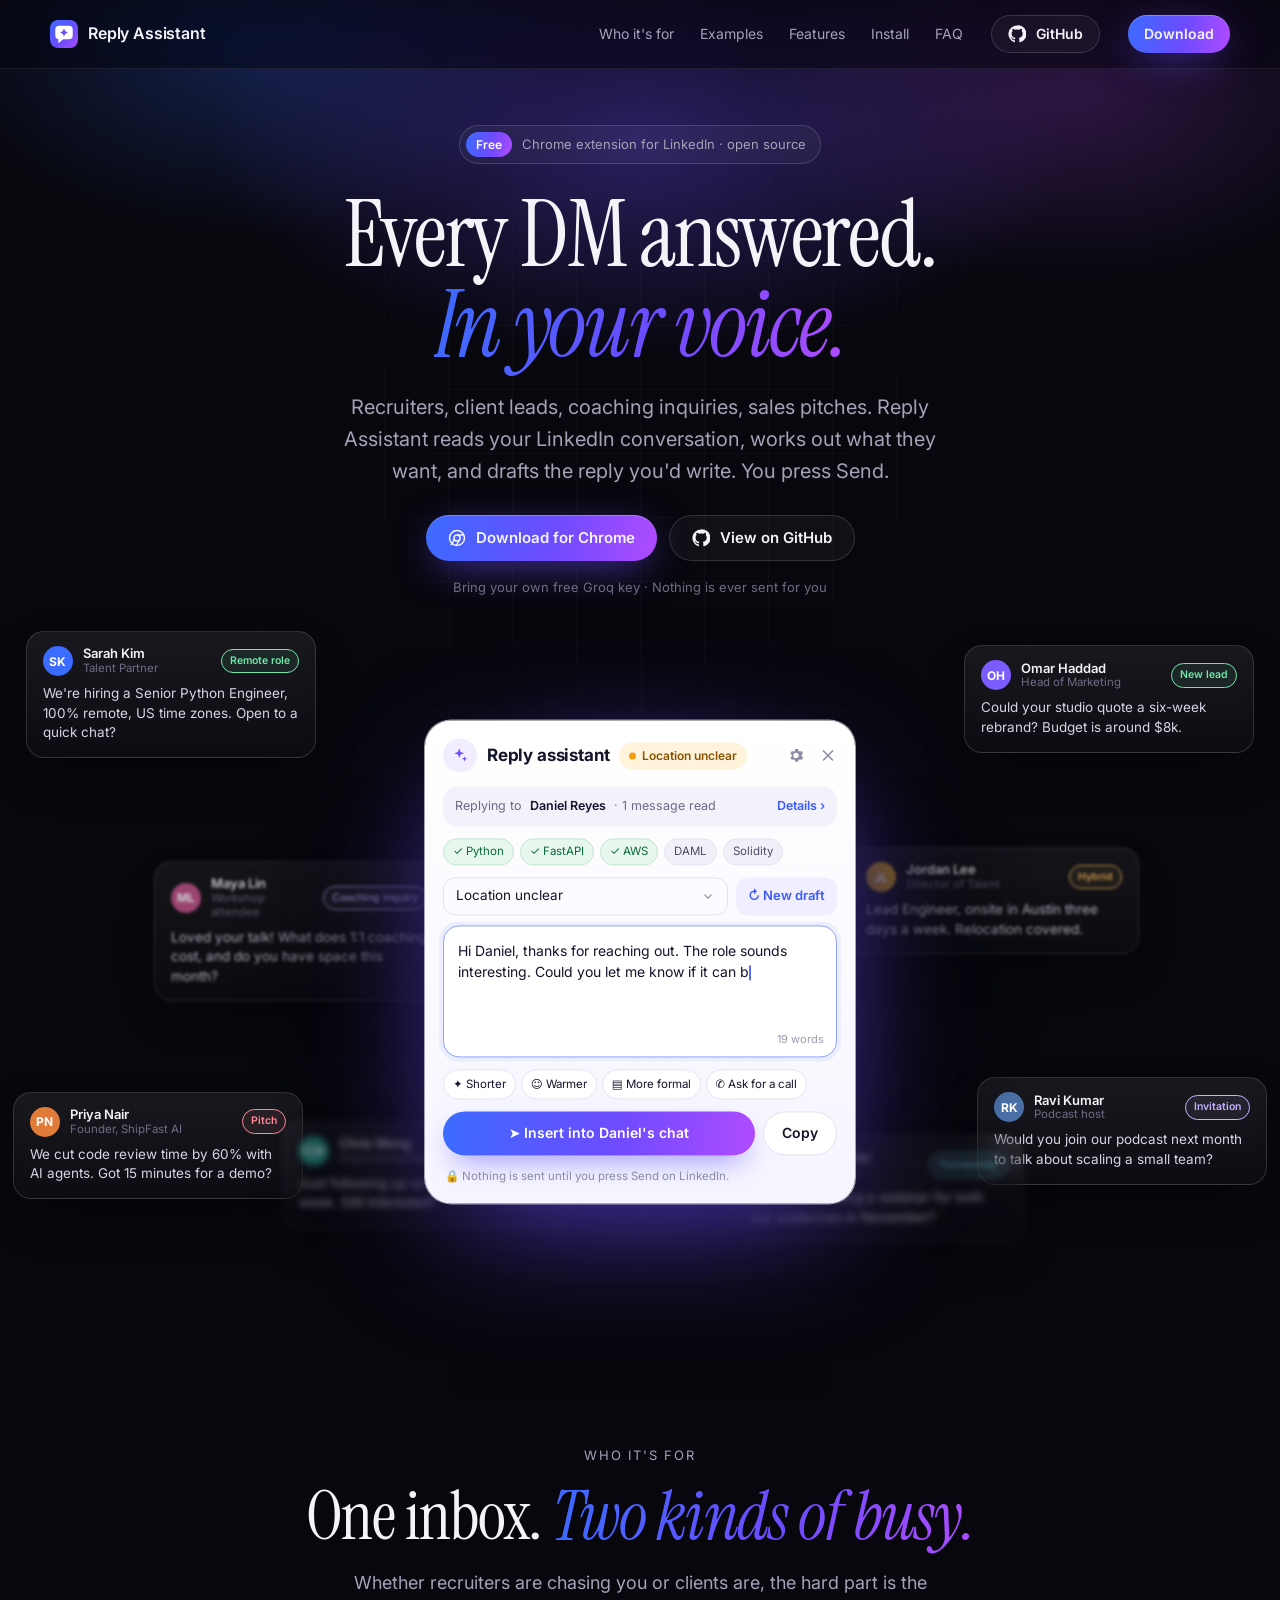
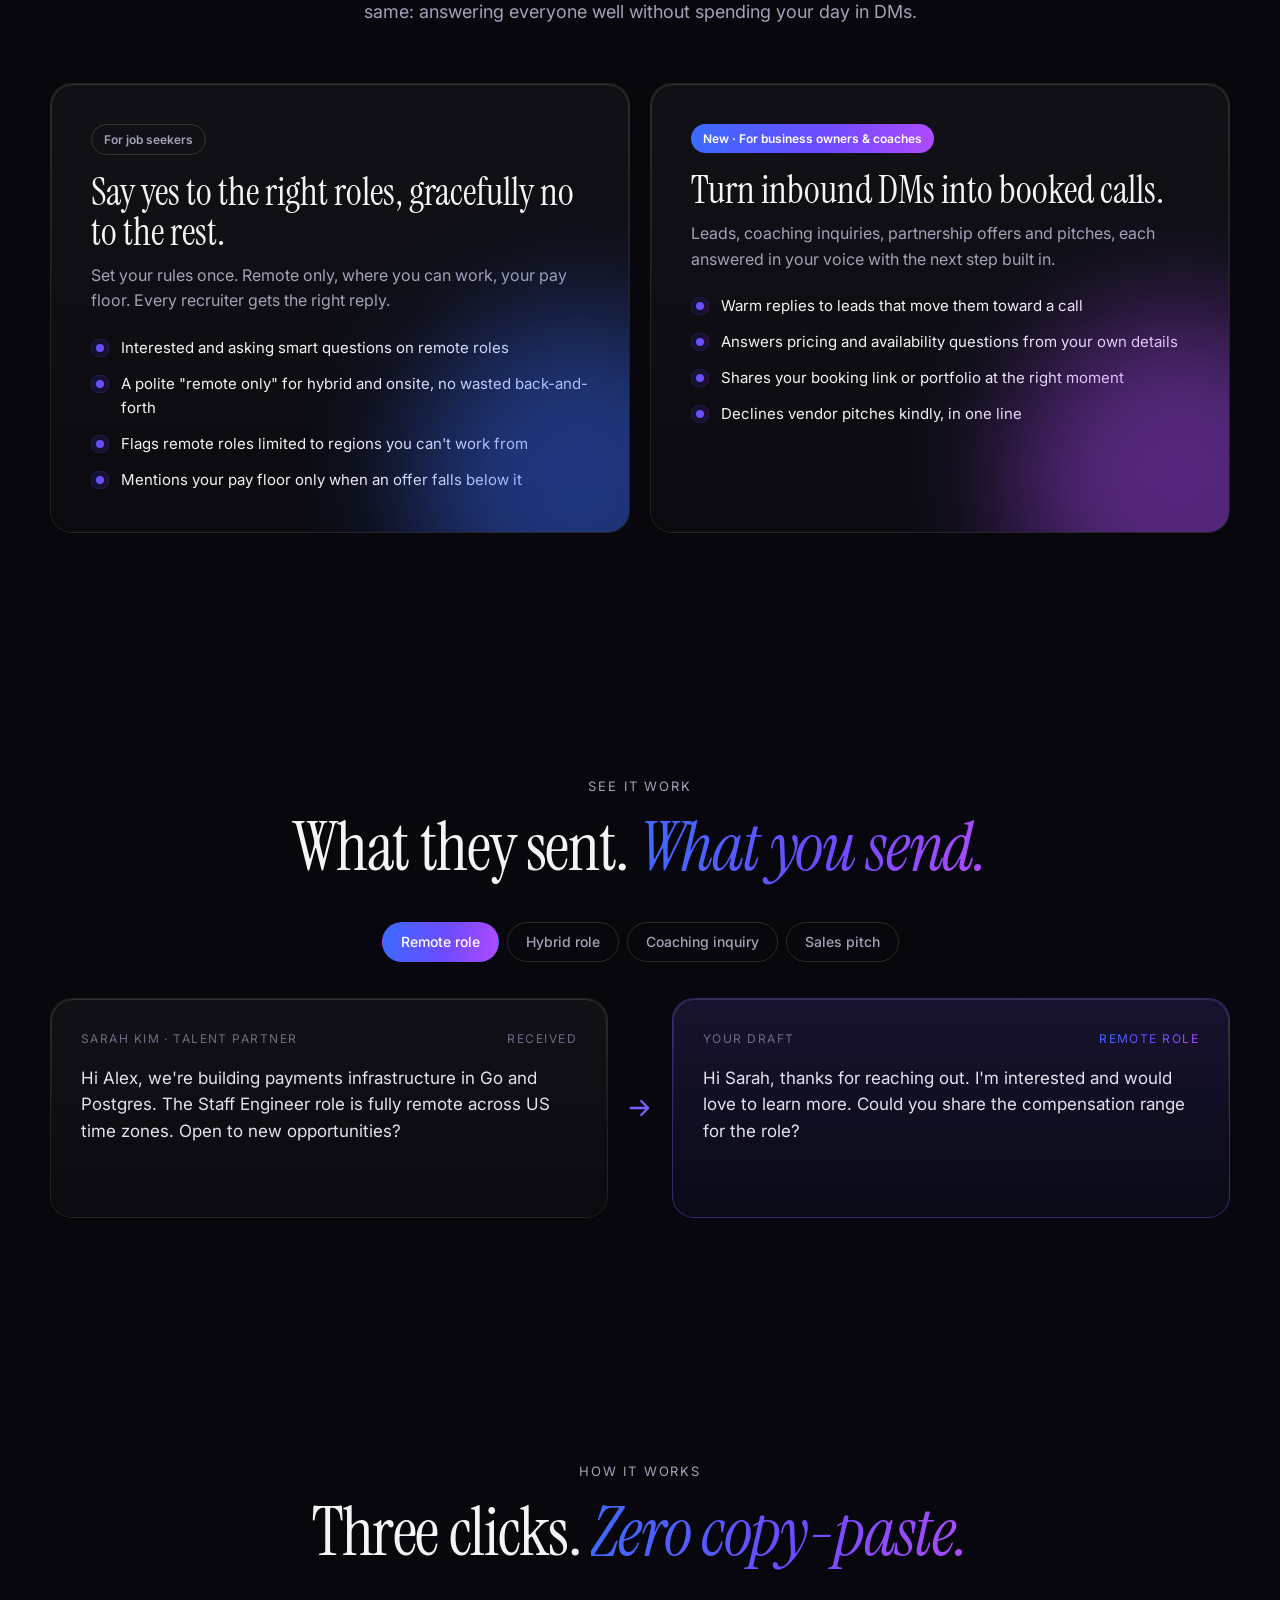
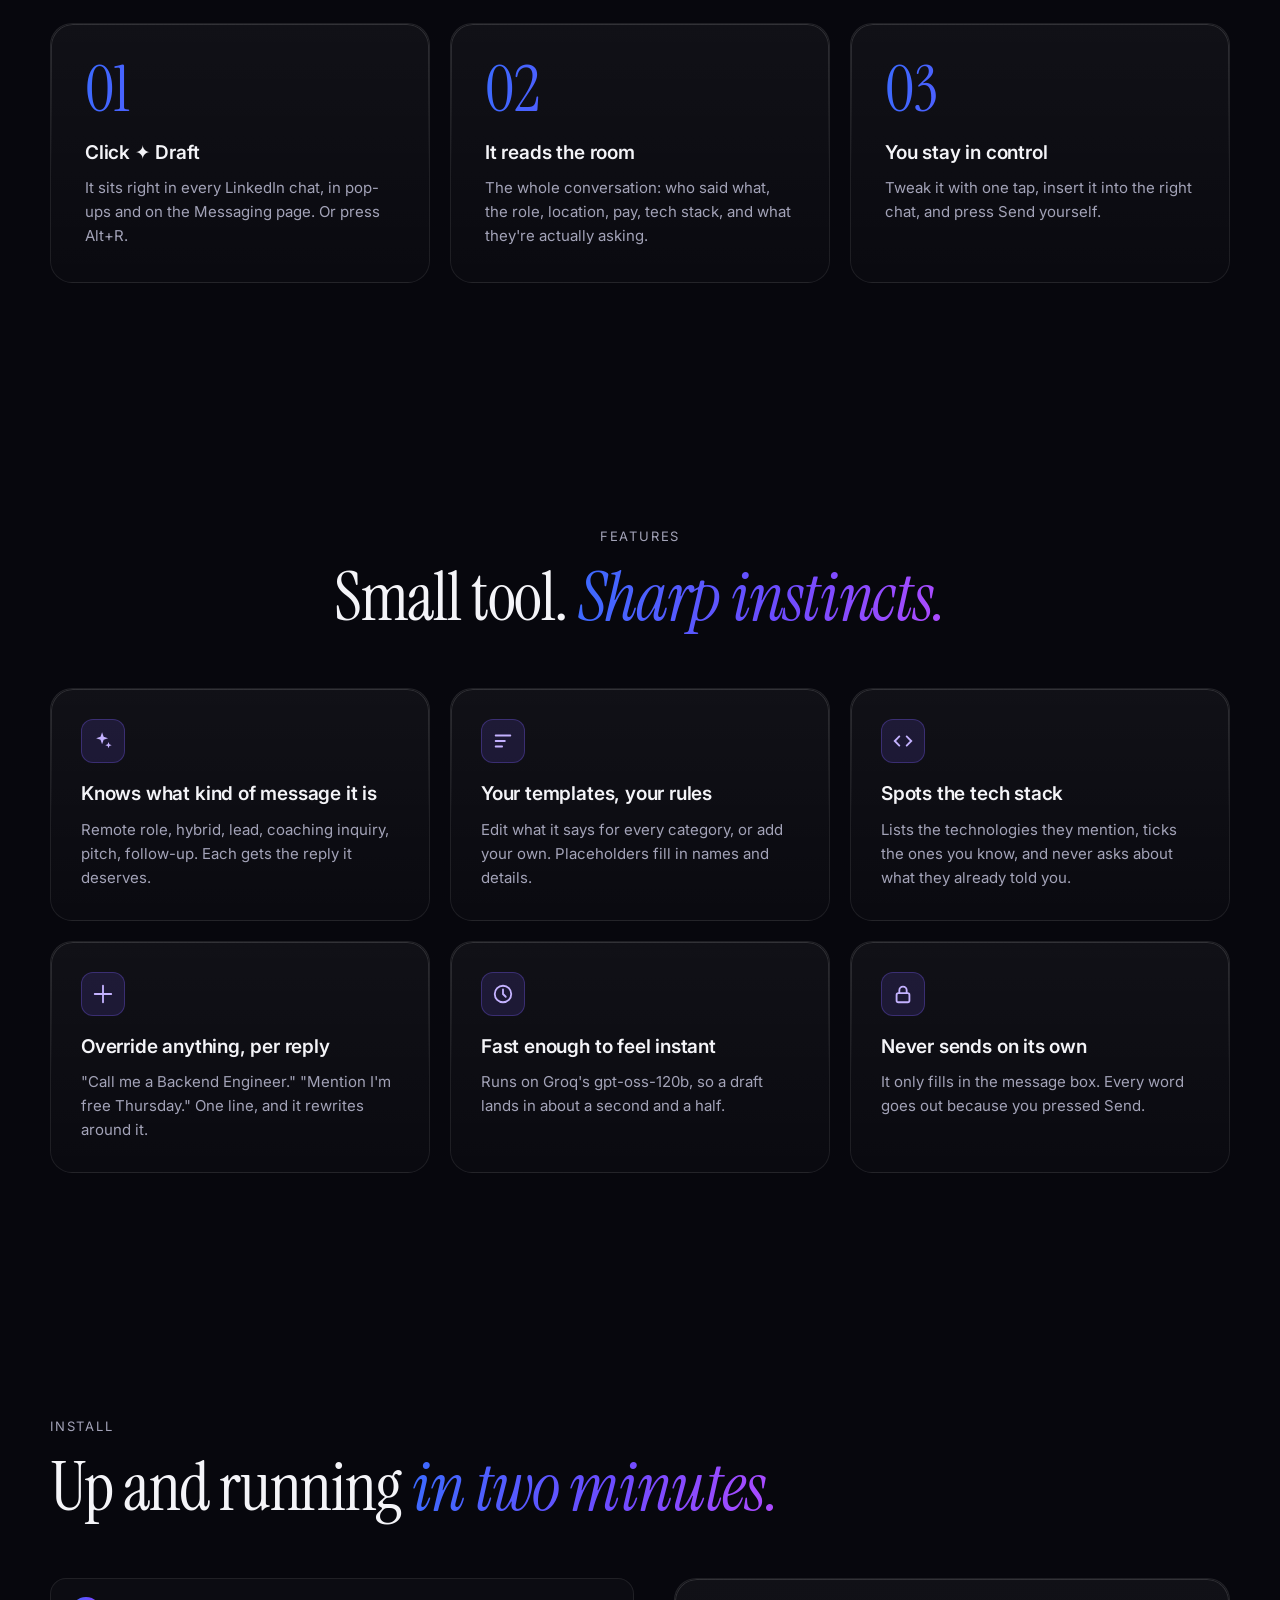
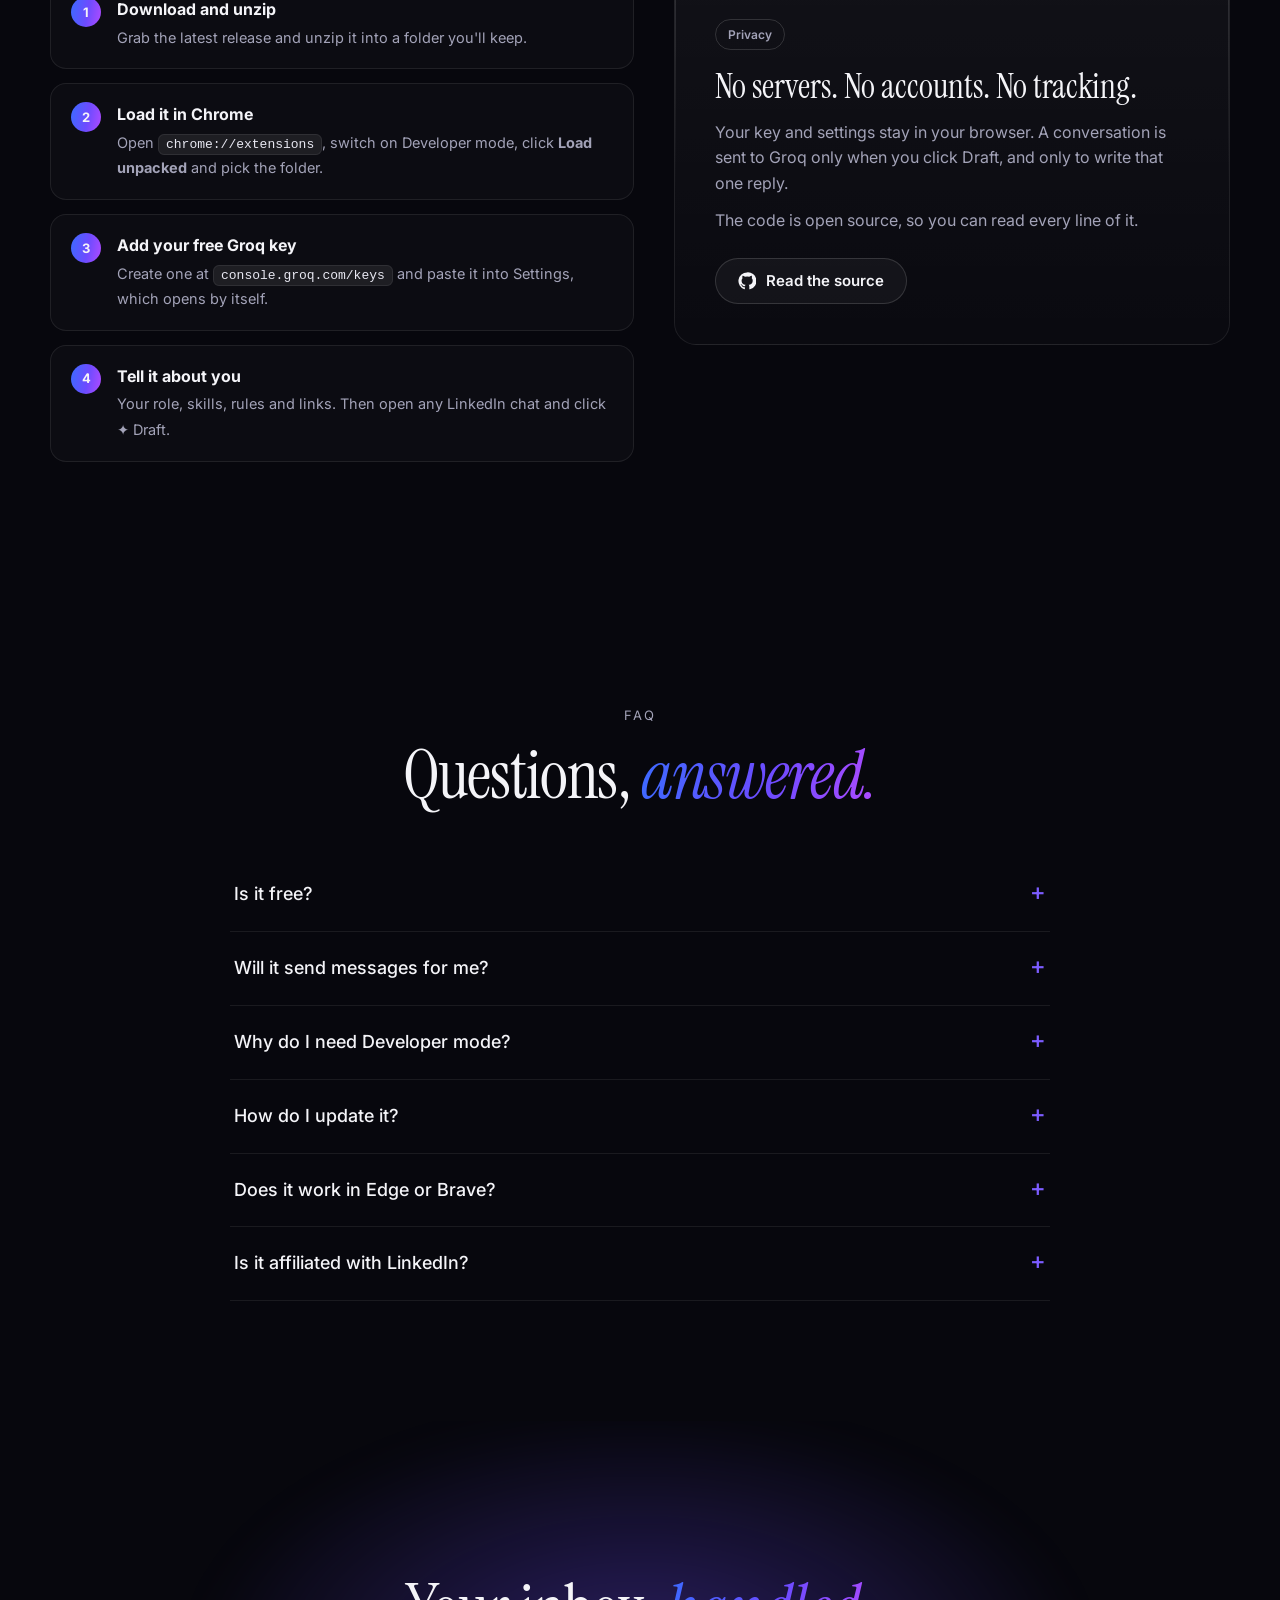
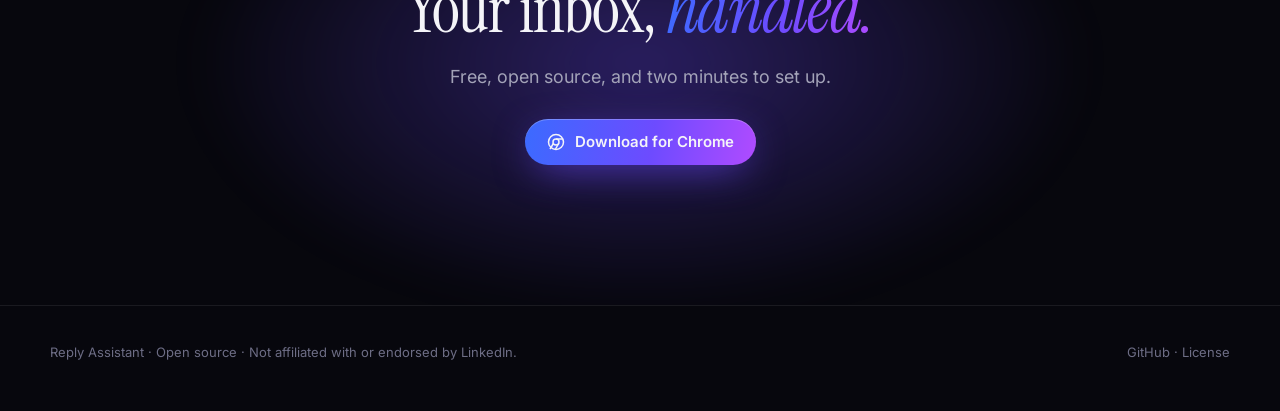
==== docs/index.html @ 07954b7a "Reply Assistant 2.0: AI drafts for LinkedIn replies Chrome extension that reads a LinkedIn conversat" ====
<!DOCTYPE html>
<html lang="en">
<head>
<meta charset="utf-8">
<meta name="viewport" content="width=device-width, initial-scale=1">
<title>Reply Assistant · Every DM answered, in your voice</title>
<meta name="description" content="A free Chrome extension that reads your LinkedIn conversations and drafts the reply you'd write. Recruiters, leads, coaching clients, pitches. You press Send.">
<link rel="preconnect" href="https://fonts.googleapis.com">
<link rel="preconnect" href="https://fonts.gstatic.com" crossorigin>
<link href="https://fonts.googleapis.com/css2?family=Instrument+Serif:ital@0;1&family=Inter:wght@400;500;600;700&display=swap" rel="stylesheet">
<style>
  :root {
    --bg: #07070d;
    --bg-2: #0d0d18;
    --line: rgba(255,255,255,.08);
    --line-2: rgba(255,255,255,.14);
    --fg: #f4f4f8;
    --muted: #a3a3b8;
    --dim: #6d6d85;
    --violet: #7c5cff;
    --blue: #3b82f6;
    --cyan: #5ee7ff;
    --grad: linear-gradient(100deg, #3b6bff 0%, #6d4bff 55%, #b04bff 100%);
    --radius: 22px;
    --serif: "Instrument Serif", Georgia, serif;
    --sans: Inter, system-ui, -apple-system, "Segoe UI", Roboto, sans-serif;
  }
  * { box-sizing: border-box; }
  html { scroll-behavior: smooth; overflow-x: clip; }
  body { margin: 0; background: var(--bg); color: var(--fg); font: 16px/1.6 var(--sans); -webkit-font-smoothing: antialiased; overflow-x: clip; }
  a { color: inherit; text-decoration: none; }
  .wrap { width: min(1180px, 100% - 32px); margin: 0 auto; }
  .serif { font-family: var(--serif); font-weight: 400; letter-spacing: -0.01em; }
  .grad-text { background: var(--grad); -webkit-background-clip: text; background-clip: text; color: transparent; }

  /* ---------- nav ---------- */
  nav.top { position: sticky; top: 0; z-index: 50; backdrop-filter: blur(18px) saturate(140%); background: rgba(7,7,13,.55); border-bottom: 1px solid var(--line); }
  nav.top .wrap { display: flex; align-items: center; gap: 28px; height: 68px; }
  .brand { display: flex; align-items: center; gap: 10px; font-weight: 600; letter-spacing: -0.01em; }
  .brand svg { width: 28px; height: 28px; border-radius: 8px; }
  .navlinks { display: flex; gap: 26px; margin-left: auto; font-size: 14px; color: var(--muted); }
  .navlinks a:hover { color: var(--fg); }
  .btn { display: inline-flex; align-items: center; gap: 10px; height: 46px; padding: 0 22px; border-radius: 999px; font-weight: 600; font-size: 15px; border: 1px solid var(--line-2); background: rgba(255,255,255,.04); transition: transform .2s, background .2s, box-shadow .2s; white-space: nowrap; }
  .btn:hover { background: rgba(255,255,255,.08); transform: translateY(-1px); }
  .btn.primary { border: 0; background: var(--grad); box-shadow: 0 10px 40px -10px rgba(109,75,255,.8), inset 0 1px 0 rgba(255,255,255,.25); }
  .btn.primary:hover { box-shadow: 0 16px 50px -10px rgba(109,75,255,.95), inset 0 1px 0 rgba(255,255,255,.3); }
  .btn.sm { height: 38px; padding: 0 16px; font-size: 14px; }
  .btn svg { width: 18px; height: 18px; }

  /* ---------- hero ---------- */
  .hero { position: relative; padding: 56px 0 0; text-align: center; isolation: isolate; overflow-x: clip; }
  .hero::before { content: ""; position: absolute; inset: -200px -10% auto; height: 900px; z-index: -1;
    background:
      radial-gradient(40% 35% at 50% 30%, rgba(109,75,255,.35), transparent 70%),
      radial-gradient(30% 30% at 25% 20%, rgba(59,107,255,.25), transparent 70%),
      radial-gradient(30% 30% at 78% 25%, rgba(176,75,255,.22), transparent 70%); }
  .grid-bg { position: absolute; inset: 0; z-index: -1; opacity: .35;
    background-image: linear-gradient(var(--line) 1px, transparent 1px), linear-gradient(90deg, var(--line) 1px, transparent 1px);
    background-size: 64px 64px; mask-image: radial-gradient(60% 50% at 50% 30%, #000 20%, transparent 75%); }
  .eyebrow { display: inline-flex; align-items: center; gap: 10px; padding: 6px 14px 6px 6px; border-radius: 999px; border: 1px solid var(--line-2); background: rgba(255,255,255,.04); font-size: 13px; color: var(--muted); }
  .eyebrow b { padding: 3px 10px; border-radius: 999px; background: var(--grad); color: #fff; font-weight: 600; font-size: 12px; }
  h1 { margin: 26px auto 0; max-width: 980px; font-family: var(--serif); font-weight: 400; font-size: clamp(46px, 7.4vw, 92px); line-height: .98; letter-spacing: -0.025em; }
  h1 em { font-style: italic; }
  .lede { margin: 20px auto 0; max-width: 640px; font-size: clamp(17px, 2vw, 20px); color: var(--muted); }
  .cta { display: flex; gap: 12px; justify-content: center; flex-wrap: wrap; margin-top: 28px; }
  .fine { margin-top: 16px; font-size: 13px; color: var(--dim); }

  /* ---------- stage: floating DMs blurring toward the panel ---------- */
  .stage { position: relative; height: 720px; margin-top: -8px; }
  .stage::after { content: ""; position: absolute; left: 50%; top: 50%; width: 820px; height: 640px; transform: translate(-50%,-50%); z-index: 1;
    background: radial-gradient(closest-side, rgba(7,7,13,.92), rgba(7,7,13,.55) 55%, transparent); pointer-events: none; }
  .dm { position: absolute; z-index: 0; width: 290px; padding: 14px 16px; text-align: left; border-radius: 18px; border: 1px solid var(--line-2);
    background: linear-gradient(180deg, rgba(255,255,255,.07), rgba(255,255,255,.025)); backdrop-filter: blur(8px);
    box-shadow: 0 20px 50px -20px rgba(0,0,0,.7); filter: blur(var(--blur, 0px)); opacity: var(--fade, 1);
    animation: drift 9s ease-in-out infinite; animation-delay: var(--delay, 0s); }
  .dm header { display: flex; align-items: center; gap: 10px; margin-bottom: 8px; }
  .dm .av { width: 30px; height: 30px; border-radius: 50%; flex: none; display: grid; place-items: center; font-size: 12px; font-weight: 700; color: #fff; }
  .dm .who { font-size: 13px; font-weight: 600; line-height: 1.2; }
  .dm .who small { display: block; font-weight: 400; color: var(--dim); font-size: 11.5px; }
  .dm .tag { margin-left: auto; font-size: 10.5px; font-weight: 600; padding: 3px 8px; border-radius: 999px; border: 1px solid; white-space: nowrap; }
  .dm p { margin: 0; font-size: 13.5px; line-height: 1.45; color: #d6d6e4; }
  .t-green { color: #6ee7a8; border-color: rgba(110,231,168,.35); background: rgba(110,231,168,.08); }
  .t-amber { color: #fbbf5a; border-color: rgba(251,191,90,.35); background: rgba(251,191,90,.08); }
  .t-red { color: #ff8a9a; border-color: rgba(255,138,154,.35); background: rgba(255,138,154,.08); }
  .t-violet { color: #c4b2ff; border-color: rgba(196,178,255,.35); background: rgba(196,178,255,.08); }
  .t-cyan { color: #7ee8ff; border-color: rgba(126,232,255,.35); background: rgba(126,232,255,.08); }
  @keyframes drift { 0%,100% { translate: 0 0; } 50% { translate: 0 -12px; } }

  /* ---------- the panel (recreated UI) ---------- */
  .panel-glow { position: absolute; left: 50%; top: 50%; width: 560px; height: 560px; transform: translate(-50%,-50%); z-index: 1; border-radius: 50%;
    background: radial-gradient(closest-side, rgba(109,75,255,.45), transparent); filter: blur(30px); }
  .panel { position: absolute; left: 50%; top: 50%; transform: translate(-50%,-50%); z-index: 2; width: 430px; text-align: left; color: #14142b;
    border-radius: 26px; padding: 18px; background: linear-gradient(180deg, #ffffff, #f6f5ff);
    box-shadow: 0 0 0 1px rgba(255,255,255,.6), 0 40px 120px -30px rgba(109,75,255,.75), 0 30px 60px -30px rgba(0,0,0,.8); }
  .p-head { display: flex; align-items: center; gap: 10px; }
  .p-logo { width: 34px; height: 34px; border-radius: 50%; display: grid; place-items: center; background: #f1edff; }
  .p-logo svg { width: 18px; height: 18px; }
  .p-title { font-weight: 700; font-size: 17px; letter-spacing: -0.01em; }
  .p-badge { display: inline-flex; align-items: center; gap: 6px; padding: 4px 10px; border-radius: 999px; background: #fff3dc; color: #8a5300; font-size: 12px; font-weight: 600; }
  .p-badge::before { content: ""; width: 7px; height: 7px; border-radius: 50%; background: #f59e0b; }
  .p-icons { margin-left: auto; display: flex; gap: 14px; color: #8b8ba3; }
  .p-icons svg { width: 18px; height: 18px; }
  .p-ctx { display: flex; align-items: center; gap: 8px; margin: 14px 0 12px; padding: 10px 12px; border-radius: 14px; background: #f3f2fb; font-size: 12.5px; color: #6b6b85; }
  .p-ctx b { color: #14142b; font-weight: 600; }
  .p-ctx .det { margin-left: auto; color: #3b5bff; font-weight: 600; }
  .p-tech { display: flex; flex-wrap: wrap; gap: 6px; margin-bottom: 12px; font-size: 11.5px; }
  .p-tech span { padding: 3px 9px; border-radius: 999px; background: #f1f0f8; border: 1px solid #e5e3f2; color: #4b4b66; }
  .p-tech span.mine { background: #e7f7ee; border-color: #bfe8d0; color: #0b6b3a; }
  .p-row { display: flex; gap: 8px; align-items: center; margin-bottom: 10px; }
  .p-select { flex: 1; display: flex; align-items: center; gap: 8px; height: 38px; padding: 0 12px; border-radius: 12px; border: 1px solid #e3e1f0; font-size: 13.5px; }
  .p-select svg:last-child { margin-left: auto; width: 14px; color: #8b8ba3; }
  .p-new { height: 38px; padding: 0 12px; border-radius: 12px; background: #f0eeff; color: #3b5bff; font-weight: 600; font-size: 13px; display: flex; align-items: center; gap: 6px; }
  .p-draft { position: relative; min-height: 132px; padding: 14px; border-radius: 16px; border: 1.5px solid #8ea2ff; background: #fff; font-size: 14px; line-height: 1.55;
    box-shadow: 0 0 0 4px rgba(91,110,255,.09); }
  .caret { display: inline-block; width: 2px; height: 1.1em; background: #5b6eff; vertical-align: -3px; animation: blink 1s steps(1) infinite; }
  @keyframes blink { 50% { opacity: 0; } }
  .p-count { position: absolute; right: 12px; bottom: 8px; font-size: 11px; color: #9a9ab0; }
  .p-chips { display: flex; flex-wrap: wrap; gap: 5px; margin: 12px 0; }
  .p-chips span { padding: 5px 9px; border-radius: 999px; border: 1px solid #e6e4f2; font-size: 11.5px; background: #fff; white-space: nowrap; }
  .p-actions { display: flex; gap: 8px; }
  .p-insert { flex: 1; height: 44px; border-radius: 999px; background: var(--grad); color: #fff; font-weight: 600; font-size: 14px; display: flex; align-items: center; justify-content: center; gap: 8px;
    box-shadow: 0 12px 30px -10px rgba(91,75,255,.7); }
  .p-copy { height: 44px; padding: 0 18px; border-radius: 999px; border: 1px solid #e3e1f0; display: flex; align-items: center; font-weight: 600; font-size: 14px; background: #fff; }
  .p-foot { margin: 12px 2px 0; font-size: 11.5px; color: #8b8ba3; display: flex; gap: 6px; align-items: center; }

  /* ---------- sections ---------- */
  section { padding: 120px 0; position: relative; }
  .kicker { font-size: 13px; letter-spacing: .14em; text-transform: uppercase; color: var(--muted); }
  h2 { margin: 14px 0 0; font-family: var(--serif); font-weight: 400; font-size: clamp(40px, 5.4vw, 68px); line-height: 1.02; letter-spacing: -0.02em; }
  h2 em { font-style: italic; }
  .sub { margin-top: 18px; max-width: 620px; color: var(--muted); font-size: 18px; }
  .center { text-align: center; }
  .center .sub { margin-inline: auto; }

  .card { position: relative; border-radius: var(--radius); border: 1px solid var(--line); background: linear-gradient(180deg, rgba(255,255,255,.045), rgba(255,255,255,.015)); padding: 30px; overflow: hidden; }
  .card::before { content: ""; position: absolute; inset: 0; border-radius: inherit; padding: 1px; background: linear-gradient(180deg, rgba(255,255,255,.14), transparent 60%);
    -webkit-mask: linear-gradient(#000 0 0) content-box, linear-gradient(#000 0 0); -webkit-mask-composite: xor; mask-composite: exclude; pointer-events: none; }

  /* audiences */
  .aud { display: grid; grid-template-columns: 1fr 1fr; gap: 20px; margin-top: 56px; }
  .aud .card { padding: 40px; min-height: 420px; }
  .aud h3 { margin: 18px 0 10px; font-family: var(--serif); font-weight: 400; font-size: 38px; line-height: 1.05; }
  .aud p { color: var(--muted); margin: 0 0 22px; }
  .aud ul { list-style: none; margin: 0; padding: 0; display: grid; gap: 12px; }
  .aud li { display: flex; gap: 12px; align-items: flex-start; font-size: 15px; }
  .aud li::before { content: ""; flex: none; width: 18px; height: 18px; margin-top: 3px; border-radius: 50%; background: var(--grad); -webkit-mask: radial-gradient(circle at center, #000 38%, transparent 40%), linear-gradient(#000 0 0); mask: none; box-shadow: inset 0 0 0 5px rgba(7,7,13,.85); }
  .pill { display: inline-flex; align-items: center; gap: 8px; font-size: 12px; font-weight: 600; padding: 5px 12px; border-radius: 999px; border: 1px solid var(--line-2); color: var(--muted); }
  .pill.new { color: #fff; border: 0; background: var(--grad); }
  .aud .glow { position: absolute; right: -120px; bottom: -120px; width: 340px; height: 340px; border-radius: 50%; filter: blur(60px); opacity: .45; }

  /* conversations */
  .tabs { display: flex; gap: 8px; justify-content: center; flex-wrap: wrap; margin-top: 40px; }
  .tab { height: 40px; padding: 0 18px; border-radius: 999px; border: 1px solid var(--line-2); background: transparent; color: var(--muted); font: 500 14px var(--sans); cursor: pointer; }
  .tab[aria-selected="true"] { color: #fff; border-color: transparent; background: var(--grad); }
  .convo { display: grid; grid-template-columns: 1fr 64px 1fr; align-items: center; gap: 0; margin-top: 36px; }
  .convo .card { min-height: 220px; }
  .convo .label { font-size: 12px; letter-spacing: .12em; text-transform: uppercase; color: var(--dim); margin-bottom: 14px; display: flex; justify-content: space-between; }
  .convo .msg { font-size: 17px; line-height: 1.55; color: #e3e3ee; }
  .convo .reply { border-color: rgba(124,92,255,.35); background: linear-gradient(180deg, rgba(124,92,255,.14), rgba(59,107,255,.04)); }
  .arrow { display: grid; place-items: center; color: var(--violet); }
  .arrow svg { width: 28px; height: 28px; }
  [role="tabpanel"][hidden] { display: none; }

  /* steps */
  .steps { display: grid; grid-template-columns: repeat(3, 1fr); gap: 20px; margin-top: 56px; counter-reset: s; }
  .steps .card { padding: 34px; }
  .steps .n { font-family: var(--serif); font-size: 64px; line-height: 1; background: var(--grad); -webkit-background-clip: text; background-clip: text; color: transparent; }
  .steps h3, .feat h3 { margin: 16px 0 8px; font-size: 19px; font-weight: 600; letter-spacing: -0.01em; }
  .steps p, .feat p { margin: 0; color: var(--muted); font-size: 15px; }

  /* features */
  .feat { display: grid; grid-template-columns: repeat(3, 1fr); gap: 20px; margin-top: 56px; }
  .feat .ico { width: 44px; height: 44px; border-radius: 12px; display: grid; place-items: center; background: rgba(124,92,255,.14); border: 1px solid rgba(124,92,255,.3); color: #c4b2ff; }
  .feat .ico svg { width: 22px; height: 22px; }

  /* install */
  .install { display: grid; grid-template-columns: 1.05fr 1fr; gap: 40px; align-items: start; margin-top: 56px; }
  .ol { list-style: none; padding: 0; margin: 0; display: grid; gap: 14px; counter-reset: i; }
  .ol li { counter-increment: i; display: flex; gap: 16px; padding: 18px 20px; border-radius: 16px; border: 1px solid var(--line); background: rgba(255,255,255,.025); }
  .ol li::before { content: counter(i); flex: none; width: 30px; height: 30px; border-radius: 50%; display: grid; place-items: center; font-weight: 700; font-size: 13px; background: var(--grad); }
  .ol b { display: block; margin-bottom: 2px; }
  .ol span { color: var(--muted); font-size: 14.5px; }
  code { font: 13px ui-monospace, "Cascadia Mono", Consolas, monospace; padding: 2px 7px; border-radius: 6px; background: rgba(255,255,255,.07); border: 1px solid var(--line); color: #e8e8f2; }
  .privacy { padding: 40px; }
  .privacy h3 { margin: 18px 0 14px; font-family: var(--serif); font-weight: 400; font-size: 34px; line-height: 1.1; }
  .privacy p { color: var(--muted); margin: 0 0 12px; }

  /* faq */
  .faq { max-width: 820px; margin: 48px auto 0; }
  details { border-bottom: 1px solid var(--line); padding: 22px 4px; }
  summary { cursor: pointer; list-style: none; display: flex; justify-content: space-between; gap: 20px; font-size: 18px; font-weight: 500; }
  summary::-webkit-details-marker { display: none; }
  summary::after { content: "+"; color: var(--violet); font-size: 24px; line-height: 1; transition: transform .2s; }
  details[open] summary::after { transform: rotate(45deg); }
  details p { color: var(--muted); margin: 12px 0 0; max-width: 700px; }

  /* final cta */
  .final { text-align: center; padding: 140px 0; overflow: hidden; }
  .final::before { content: ""; position: absolute; left: 50%; top: 50%; width: 900px; height: 500px; transform: translate(-50%,-50%); z-index: -1;
    background: radial-gradient(closest-side, rgba(109,75,255,.35), transparent); filter: blur(20px); }
  footer { border-top: 1px solid var(--line); padding: 36px 0 48px; color: var(--dim); font-size: 13px; }
  footer .wrap { display: flex; gap: 20px; justify-content: space-between; flex-wrap: wrap; }
  footer a:hover { color: var(--fg); }

  /* reveal on scroll */
  .reveal { opacity: 0; transform: translateY(24px); transition: opacity .9s cubic-bezier(.2,.7,.2,1), transform .9s cubic-bezier(.2,.7,.2,1); }
  .reveal.in { opacity: 1; transform: none; }

  @media (max-width: 980px) {
    .navlinks { display: none; }
    .aud, .install { grid-template-columns: 1fr; }
    .steps, .feat { grid-template-columns: 1fr 1fr; }
    .dm.far-out { display: none; }
  }
  @media (max-width: 720px) {
    .steps, .feat { grid-template-columns: 1fr; }
    .convo { grid-template-columns: 1fr; gap: 12px; }
    .arrow { transform: rotate(90deg); height: 36px; }
    .stage { height: 700px; }
    .dm { display: none; }
    .panel { width: min(430px, 100% - 24px); padding: 14px; }
    .p-title { font-size: 15px; white-space: nowrap; }
    .p-badge { font-size: 11px; padding: 3px 8px; white-space: nowrap; }
    .p-icons { gap: 8px; }
    .p-ctx { flex-wrap: wrap; row-gap: 2px; }
    .p-ctx b { white-space: nowrap; }
    .stage { height: 640px; }
    nav.top .btn.ghost { display: none; }
    section { padding: 88px 0; }
  }
  @media (prefers-reduced-motion: reduce) {
    .dm, .caret { animation: none; }
    .reveal { opacity: 1; transform: none; transition: none; }
    html { scroll-behavior: auto; }
  }
</style>
</head>
<body>

<svg width="0" height="0" style="position:absolute" aria-hidden="true">
  <defs>
    <linearGradient id="g" x1="0" x2="1" y1="0" y2="1"><stop offset="0" stop-color="#3b6bff"/><stop offset=".6" stop-color="#6d4bff"/><stop offset="1" stop-color="#b04bff"/></linearGradient>
  </defs>
  <symbol id="logo" viewBox="0 0 128 128">
    <rect width="128" height="128" rx="28" fill="url(#g)"/>
    <path d="M42 26H86A18 18 0 0 1 104 44V70A18 18 0 0 1 86 88H60L38 106V88H42A18 18 0 0 1 24 70V44A18 18 0 0 1 42 26Z" fill="#fff"/>
    <path d="M64 35C66.2 48.5 69.5 52 82 57C69.5 62 66.2 65.5 64 79C61.8 65.5 58.5 62 46 57C58.5 52 61.8 48.5 64 35Z" fill="#6d4bff"/>
  </symbol>
  <symbol id="spark" viewBox="0 0 24 24"><path fill="currentColor" d="M11 2.5l1.7 4.8 4.8 1.7-4.8 1.7L11 15.5 9.3 10.7 4.5 9l4.8-1.7zM18 13l.9 2.6 2.6.9-2.6.9L18 20l-.9-2.6-2.6-.9 2.6-.9z"/></symbol>
  <symbol id="chrome" viewBox="0 0 24 24"><circle cx="12" cy="12" r="10" fill="none" stroke="currentColor" stroke-width="2"/><circle cx="12" cy="12" r="4" fill="none" stroke="currentColor" stroke-width="2"/><path d="M12 8h9M8.5 14l-4.5 7.5M15.5 14l-4.5 8" stroke="currentColor" stroke-width="2" fill="none"/></symbol>
  <symbol id="github" viewBox="0 0 24 24"><path fill="currentColor" d="M12 .5a11.5 11.5 0 0 0-3.6 22.4c.6.1.8-.3.8-.6v-2c-3.2.7-3.9-1.5-3.9-1.5-.5-1.3-1.3-1.7-1.3-1.7-1-.7.1-.7.1-.7 1.2.1 1.8 1.2 1.8 1.2 1 1.8 2.8 1.3 3.5 1 .1-.8.4-1.3.7-1.6-2.6-.3-5.3-1.3-5.3-5.7 0-1.3.5-2.3 1.2-3.1-.1-.3-.5-1.5.1-3.1 0 0 1-.3 3.2 1.2a11 11 0 0 1 5.8 0c2.2-1.5 3.2-1.2 3.2-1.2.6 1.6.2 2.8.1 3.1.8.8 1.2 1.8 1.2 3.1 0 4.4-2.7 5.4-5.3 5.7.4.4.8 1.1.8 2.2v3.3c0 .3.2.7.8.6A11.5 11.5 0 0 0 12 .5z"/></symbol>
  <symbol id="arrow" viewBox="0 0 24 24"><path d="M4 12h15M13 6l6 6-6 6" fill="none" stroke="currentColor" stroke-width="2" stroke-linecap="round" stroke-linejoin="round"/></symbol>
</svg>

<nav class="top">
  <div class="wrap">
    <a class="brand" href="#"><svg><use href="#logo"/></svg>Reply Assistant</a>
    <div class="navlinks">
      <a href="#who">Who it's for</a><a href="#examples">Examples</a><a href="#features">Features</a><a href="#install">Install</a><a href="#faq">FAQ</a>
    </div>
    <a class="btn sm ghost" data-repo href="#"><svg><use href="#github"/></svg>GitHub</a>
    <a class="btn sm primary" data-download href="#">Download</a>
  </div>
</nav>

<header class="hero">
  <div class="grid-bg"></div>
  <div class="wrap">
    <span class="eyebrow"><b>Free</b> Chrome extension for LinkedIn · open source</span>
    <h1>Every DM answered.<br><em class="grad-text">In your voice.</em></h1>
    <p class="lede">Recruiters, client leads, coaching inquiries, sales pitches. Reply Assistant reads your LinkedIn conversation, works out what they want, and drafts the reply you'd write. You press Send.</p>
    <div class="cta">
      <a class="btn primary" data-download href="#"><svg><use href="#chrome"/></svg>Download for Chrome</a>
      <a class="btn" data-repo href="#"><svg><use href="#github"/></svg>View on GitHub</a>
    </div>
    <p class="fine">Bring your own free Groq key · Nothing is ever sent for you</p>
  </div>

  <div class="stage" aria-hidden="true">
    <!-- Messages drift around the edges and blur as they near the panel -->
    <div class="dm far-out" style="left:2%;top:4%;--delay:-1s">
      <header><span class="av" style="background:#3b6bff">SK</span><span class="who">Sarah Kim<small>Talent Partner</small></span><span class="tag t-green">Remote role</span></header>
      <p>We're hiring a Senior Python Engineer, 100% remote, US time zones. Open to a quick chat?</p>
    </div>
    <div class="dm" style="left:12%;top:36%;--blur:1.5px;--fade:.8;--delay:-4s">
      <header><span class="av" style="background:#c0548a">ML</span><span class="who">Maya Lin<small>Workshop attendee</small></span><span class="tag t-violet">Coaching inquiry</span></header>
      <p>Loved your talk! What does 1:1 coaching cost, and do you have space this month?</p>
    </div>
    <div class="dm far-out" style="left:1%;top:68%;--delay:-2s">
      <header><span class="av" style="background:#e07b39">PN</span><span class="who">Priya Nair<small>Founder, ShipFast AI</small></span><span class="tag t-red">Pitch</span></header>
      <p>We cut code review time by 60% with AI agents. Got 15 minutes for a demo?</p>
    </div>
    <div class="dm" style="left:22%;top:72%;--blur:3px;--fade:.55;--delay:-6s">
      <header><span class="av" style="background:#2a9d8f">CW</span><span class="who">Chris Wong<small>Engineering Manager</small></span><span class="tag t-cyan">Follow-up</span></header>
      <p>Just following up on my note from last week. Still interested?</p>
    </div>
    <div class="dm far-out" style="right:2%;top:6%;--delay:-3s">
      <header><span class="av" style="background:#7c5cff">OH</span><span class="who">Omar Haddad<small>Head of Marketing</small></span><span class="tag t-green">New lead</span></header>
      <p>Could your studio quote a six-week rebrand? Budget is around $8k.</p>
    </div>
    <div class="dm" style="right:11%;top:34%;--blur:1.5px;--fade:.8;--delay:-5s">
      <header><span class="av" style="background:#d4a017">JL</span><span class="who">Jordan Lee<small>Director of Talent</small></span><span class="tag t-amber">Hybrid</span></header>
      <p>Lead Engineer, onsite in Austin three days a week. Relocation covered.</p>
    </div>
    <div class="dm far-out" style="right:1%;top:66%;--delay:-7s">
      <header><span class="av" style="background:#4a6fa5">RK</span><span class="who">Ravi Kumar<small>Podcast host</small></span><span class="tag t-violet">Invitation</span></header>
      <p>Would you join our podcast next month to talk about scaling a small team?</p>
    </div>
    <div class="dm" style="right:20%;top:74%;--blur:3px;--fade:.55;--delay:-8s">
      <header><span class="av" style="background:#8a5cf6">LF</span><span class="who">Lena Fischer<small>Partnerships</small></span><span class="tag t-cyan">Partnership</span></header>
      <p>Fancy co-hosting a webinar for both our audiences in November?</p>
    </div>

    <div class="panel-glow"></div>
    <div class="panel" role="img" aria-label="The Reply Assistant panel drafting a reply to a recruiter">
      <div class="p-head">
        <span class="p-logo"><svg style="color:#6d4bff"><use href="#spark"/></svg></span>
        <span class="p-title">Reply assistant</span>
        <span class="p-badge">Location unclear</span>
        <span class="p-icons">
          <svg viewBox="0 0 24 24"><path fill="currentColor" d="M19.4 13a7.5 7.5 0 0 0 0-2l2-1.6-2-3.4-2.4 1a7.6 7.6 0 0 0-1.7-1L15 3.5h-4l-.4 2.5a7.6 7.6 0 0 0-1.7 1l-2.4-1-2 3.4 2 1.6a7.5 7.5 0 0 0 0 2l-2 1.6 2 3.4 2.4-1a7.6 7.6 0 0 0 1.7 1l.4 2.5h4l.4-2.5a7.6 7.6 0 0 0 1.7-1l2.4 1 2-3.4zM12 15.5a3.5 3.5 0 1 1 0-7 3.5 3.5 0 0 1 0 7z"/></svg>
          <svg viewBox="0 0 24 24"><path d="M6 6l12 12M18 6L6 18" stroke="currentColor" stroke-width="2" stroke-linecap="round"/></svg>
        </span>
      </div>
      <div class="p-ctx">Replying to <b>Daniel Reyes</b> · 1 message read <span class="det">Details ›</span></div>
      <div class="p-tech"><span class="mine">✓ Python</span><span class="mine">✓ FastAPI</span><span class="mine">✓ AWS</span><span>DAML</span><span>Solidity</span></div>
      <div class="p-row">
        <span class="p-select">Location unclear <svg viewBox="0 0 24 24"><path d="M6 9l6 6 6-6" fill="none" stroke="currentColor" stroke-width="2"/></svg></span>
        <span class="p-new">↻ New draft</span>
      </div>
      <div class="p-draft"><span id="typed"></span><span class="caret"></span><span class="p-count" id="count">0 words</span></div>
      <div class="p-chips"><span>✦ Shorter</span><span>☺ Warmer</span><span>▤ More formal</span><span>✆ Ask for a call</span></div>
      <div class="p-actions"><span class="p-insert">➤ Insert into Daniel's chat</span><span class="p-copy">Copy</span></div>
      <div class="p-foot">🔒 Nothing is sent until you press Send on LinkedIn.</div>
    </div>
  </div>
</header>

<section id="who">
  <div class="wrap">
    <div class="center reveal">
      <span class="kicker">Who it's for</span>
      <h2>One inbox. <em class="grad-text">Two kinds of busy.</em></h2>
      <p class="sub">Whether recruiters are chasing you or clients are, the hard part is the same: answering everyone well without spending your day in DMs.</p>
    </div>
    <div class="aud">
      <div class="card reveal">
        <span class="pill">For job seekers</span>
        <h3>Say yes to the right roles, gracefully no to the rest.</h3>
        <p>Set your rules once. Remote only, where you can work, your pay floor. Every recruiter gets the right reply.</p>
        <ul>
          <li>Interested and asking smart questions on remote roles</li>
          <li>A polite "remote only" for hybrid and onsite, no wasted back-and-forth</li>
          <li>Flags remote roles limited to regions you can't work from</li>
          <li>Mentions your pay floor only when an offer falls below it</li>
        </ul>
        <div class="glow" style="background:#3b6bff"></div>
      </div>
      <div class="card reveal">
        <span class="pill new">New · For business owners & coaches</span>
        <h3>Turn inbound DMs into booked calls.</h3>
        <p>Leads, coaching inquiries, partnership offers and pitches, each answered in your voice with the next step built in.</p>
        <ul>
          <li>Warm replies to leads that move them toward a call</li>
          <li>Answers pricing and availability questions from your own details</li>
          <li>Shares your booking link or portfolio at the right moment</li>
          <li>Declines vendor pitches kindly, in one line</li>
        </ul>
        <div class="glow" style="background:#b04bff"></div>
      </div>
    </div>
  </div>
</section>

<section id="examples">
  <div class="wrap">
    <div class="center reveal">
      <span class="kicker">See it work</span>
      <h2>What they sent. <em class="grad-text">What you send.</em></h2>
    </div>
    <div class="tabs" role="tablist">
      <button class="tab" role="tab" aria-selected="true" data-tab="0">Remote role</button>
      <button class="tab" role="tab" aria-selected="false" data-tab="1">Hybrid role</button>
      <button class="tab" role="tab" aria-selected="false" data-tab="2">Coaching inquiry</button>
      <button class="tab" role="tab" aria-selected="false" data-tab="3">Sales pitch</button>
    </div>
    <div class="reveal">
      <div class="convo" role="tabpanel">
        <div class="card"><div class="label"><span>Sarah Kim · Talent Partner</span><span>Received</span></div><p class="msg">Hi Alex, we're building payments infrastructure in Go and Postgres. The Staff Engineer role is fully remote across US time zones. Open to new opportunities?</p></div>
        <div class="arrow"><svg><use href="#arrow"/></svg></div>
        <div class="card reply"><div class="label"><span>Your draft</span><span class="grad-text">Remote role</span></div><p class="msg">Hi Sarah, thanks for reaching out. I'm interested and would love to learn more. Could you share the compensation range for the role?</p></div>
      </div>
      <div class="convo" role="tabpanel" hidden>
        <div class="card"><div class="label"><span>Jordan Lee · Director of Talent</span><span>Received</span></div><p class="msg">We're looking for a Lead Engineer to join our team onsite in Austin, three days a week. Relocation is covered. Interested?</p></div>
        <div class="arrow"><svg><use href="#arrow"/></svg></div>
        <div class="card reply"><div class="label"><span>Your draft</span><span class="grad-text">Hybrid / onsite</span></div><p class="msg">Hi Jordan, thanks for thinking of me. I'm only considering fully remote roles right now, so please keep me in mind for any remote openings.</p></div>
      </div>
      <div class="convo" role="tabpanel" hidden>
        <div class="card"><div class="label"><span>Maya Lin · Workshop attendee</span><span>Received</span></div><p class="msg">Loved your leadership workshop! What does 1:1 coaching cost, and do you have any space this month?</p></div>
        <div class="arrow"><svg><use href="#arrow"/></svg></div>
        <div class="card reply"><div class="label"><span>Your draft</span><span class="grad-text">Coaching inquiry</span></div><p class="msg">Hi Maya, so glad the workshop landed. 1:1 coaching starts at $250 a session and I have two spots open this month. Want to grab a free 20-minute intro call? You can book one here: cal.com/you</p></div>
      </div>
      <div class="convo" role="tabpanel" hidden>
        <div class="card"><div class="label"><span>Priya Nair · Founder</span><span>Received</span></div><p class="msg">We help teams cut code review time by 60% using AI agents. Would you be open to a 15-minute demo next week?</p></div>
        <div class="arrow"><svg><use href="#arrow"/></svg></div>
        <div class="card reply"><div class="label"><span>Your draft</span><span class="grad-text">Pitch</span></div><p class="msg">Hi Priya, thank you for reaching out, but it's not something I need right now.</p></div>
      </div>
    </div>
  </div>
</section>

<section id="how">
  <div class="wrap">
    <div class="center reveal">
      <span class="kicker">How it works</span>
      <h2>Three clicks. <em class="grad-text">Zero copy-paste.</em></h2>
    </div>
    <div class="steps">
      <div class="card reveal"><div class="n">01</div><h3>Click ✦ Draft</h3><p>It sits right in every LinkedIn chat, in pop-ups and on the Messaging page. Or press Alt+R.</p></div>
      <div class="card reveal"><div class="n">02</div><h3>It reads the room</h3><p>The whole conversation: who said what, the role, location, pay, tech stack, and what they're actually asking.</p></div>
      <div class="card reveal"><div class="n">03</div><h3>You stay in control</h3><p>Tweak it with one tap, insert it into the right chat, and press Send yourself.</p></div>
    </div>
  </div>
</section>

<section id="features">
  <div class="wrap">
    <div class="center reveal">
      <span class="kicker">Features</span>
      <h2>Small tool. <em class="grad-text">Sharp instincts.</em></h2>
    </div>
    <div class="feat">
      <div class="card reveal"><div class="ico"><svg><use href="#spark"/></svg></div><h3>Knows what kind of message it is</h3><p>Remote role, hybrid, lead, coaching inquiry, pitch, follow-up. Each gets the reply it deserves.</p></div>
      <div class="card reveal"><div class="ico"><svg viewBox="0 0 24 24"><path d="M4 6h16M4 12h10M4 18h7" stroke="currentColor" stroke-width="2" stroke-linecap="round"/></svg></div><h3>Your templates, your rules</h3><p>Edit what it says for every category, or add your own. Placeholders fill in names and details.</p></div>
      <div class="card reveal"><div class="ico"><svg viewBox="0 0 24 24"><path d="M8 7l-5 5 5 5M16 7l5 5-5 5" fill="none" stroke="currentColor" stroke-width="2" stroke-linecap="round"/></svg></div><h3>Spots the tech stack</h3><p>Lists the technologies they mention, ticks the ones you know, and never asks about what they already told you.</p></div>
      <div class="card reveal"><div class="ico"><svg viewBox="0 0 24 24"><path d="M12 3v18M3 12h18" stroke="currentColor" stroke-width="2" stroke-linecap="round"/></svg></div><h3>Override anything, per reply</h3><p>"Call me a Backend Engineer." "Mention I'm free Thursday." One line, and it rewrites around it.</p></div>
      <div class="card reveal"><div class="ico"><svg viewBox="0 0 24 24"><circle cx="12" cy="12" r="9" fill="none" stroke="currentColor" stroke-width="2"/><path d="M12 7v5l3 3" fill="none" stroke="currentColor" stroke-width="2" stroke-linecap="round"/></svg></div><h3>Fast enough to feel instant</h3><p>Runs on Groq's gpt-oss-120b, so a draft lands in about a second and a half.</p></div>
      <div class="card reveal"><div class="ico"><svg viewBox="0 0 24 24"><rect x="5" y="11" width="14" height="10" rx="2" fill="none" stroke="currentColor" stroke-width="2"/><path d="M8 11V8a4 4 0 0 1 8 0v3" fill="none" stroke="currentColor" stroke-width="2"/></svg></div><h3>Never sends on its own</h3><p>It only fills in the message box. Every word goes out because you pressed Send.</p></div>
    </div>
  </div>
</section>

<section id="install">
  <div class="wrap">
    <div class="reveal">
      <span class="kicker">Install</span>
      <h2>Up and running <em class="grad-text">in two minutes.</em></h2>
    </div>
    <div class="install">
      <ol class="ol reveal">
        <li><div><b>Download and unzip</b><span>Grab the latest release and unzip it into a folder you'll keep.</span></div></li>
        <li><div><b>Load it in Chrome</b><span>Open <code>chrome://extensions</code>, switch on Developer mode, click <b style="display:inline">Load unpacked</b> and pick the folder.</span></div></li>
        <li><div><b>Add your free Groq key</b><span>Create one at <code>console.groq.com/keys</code> and paste it into Settings, which opens by itself.</span></div></li>
        <li><div><b>Tell it about you</b><span>Your role, skills, rules and links. Then open any LinkedIn chat and click ✦ Draft.</span></div></li>
      </ol>
      <div class="card privacy reveal">
        <span class="pill">Privacy</span>
        <h3>No servers. No accounts. No tracking.</h3>
        <p>Your key and settings stay in your browser. A conversation is sent to Groq only when you click Draft, and only to write that one reply.</p>
        <p>The code is open source, so you can read every line of it.</p>
        <a class="btn" data-repo href="#" style="margin-top:12px"><svg><use href="#github"/></svg>Read the source</a>
      </div>
    </div>
  </div>
</section>

<section id="faq">
  <div class="wrap">
    <div class="center reveal">
      <span class="kicker">FAQ</span>
      <h2>Questions, <em class="grad-text">answered.</em></h2>
    </div>
    <div class="faq">
      <details><summary>Is it free?</summary><p>Yes. The extension is free and open source, and Groq's free plan covers about three drafts a minute, plenty for a normal inbox.</p></details>
      <details><summary>Will it send messages for me?</summary><p>Never. It fills in LinkedIn's message box and stops there. You read it, edit it if you like, and press Send.</p></details>
      <details><summary>Why do I need Developer mode?</summary><p>It's installed straight from GitHub rather than the Chrome Web Store, and Chrome asks for Developer mode to load extensions that way. It takes ten seconds.</p></details>
      <details><summary>How do I update it?</summary><p>Download the new release, unzip it over the same folder, and click reload on the extension's card. Your settings carry over.</p></details>
      <details><summary>Does it work in Edge or Brave?</summary><p>They're built on Chrome and load extensions the same way, so it should, though it's only tested in Chrome.</p></details>
      <details><summary>Is it affiliated with LinkedIn?</summary><p>No. It's an independent open-source tool that helps you write replies on linkedin.com.</p></details>
    </div>
  </div>
</section>

<section class="final">
  <div class="wrap reveal">
    <h2>Your inbox, <em class="grad-text">handled.</em></h2>
    <p class="sub" style="margin-inline:auto">Free, open source, and two minutes to set up.</p>
    <div class="cta"><a class="btn primary" data-download href="#"><svg><use href="#chrome"/></svg>Download for Chrome</a></div>
  </div>
</section>

<footer>
  <div class="wrap">
    <span>Reply Assistant · Open source · Not affiliated with or endorsed by LinkedIn.</span>
    <span><a data-repo href="#">GitHub</a> · <a data-repo-path="/blob/main/LICENSE" href="#">License</a></span>
  </div>
</footer>

<script>
  // Set these once: every Download / GitHub link on the page uses them.
  const REPO = "https://github.com/taha-bin-imran-eng/linkedin-reply-assistant";
  const DOWNLOAD = REPO + "/releases/latest/download/linkedin-reply-assistant.zip";
  document.querySelectorAll("[data-repo]").forEach((a) => (a.href = REPO));
  document.querySelectorAll("[data-repo-path]").forEach((a) => (a.href = REPO + a.dataset.repoPath));
  document.querySelectorAll("[data-download]").forEach((a) => (a.href = DOWNLOAD));

  // Example tabs
  const tabs = [...document.querySelectorAll(".tab")];
  const panels = [...document.querySelectorAll('[role="tabpanel"]')];
  tabs.forEach((t) => t.addEventListener("click", () => {
    tabs.forEach((x) => x.setAttribute("aria-selected", String(x === t)));
    panels.forEach((p, i) => (p.hidden = String(i) !== t.dataset.tab));
  }));

  // Type the draft into the hero panel
  const reduce = matchMedia("(prefers-reduced-motion: reduce)").matches;
  const text = "Hi Daniel, thanks for reaching out. The role sounds interesting. Could you let me know if it can be done fully remotely, and what the compensation range looks like?";
  const typed = document.getElementById("typed");
  const count = document.getElementById("count");
  const show = (s) => { typed.textContent = s; count.textContent = s.split(/\s+/).filter(Boolean).length + " words"; };
  if (reduce) show(text);
  else { let i = 0; setTimeout(function tick() { show(text.slice(0, ++i)); if (i < text.length) setTimeout(tick, 22); }, 700); }

  // Reveal on scroll
  const io = new IntersectionObserver((es) => es.forEach((e) => e.isIntersecting && (e.target.classList.add("in"), io.unobserve(e.target))), { threshold: .15 });
  document.querySelectorAll(".reveal").forEach((el) => io.observe(el));
</script>
</body>
</html>
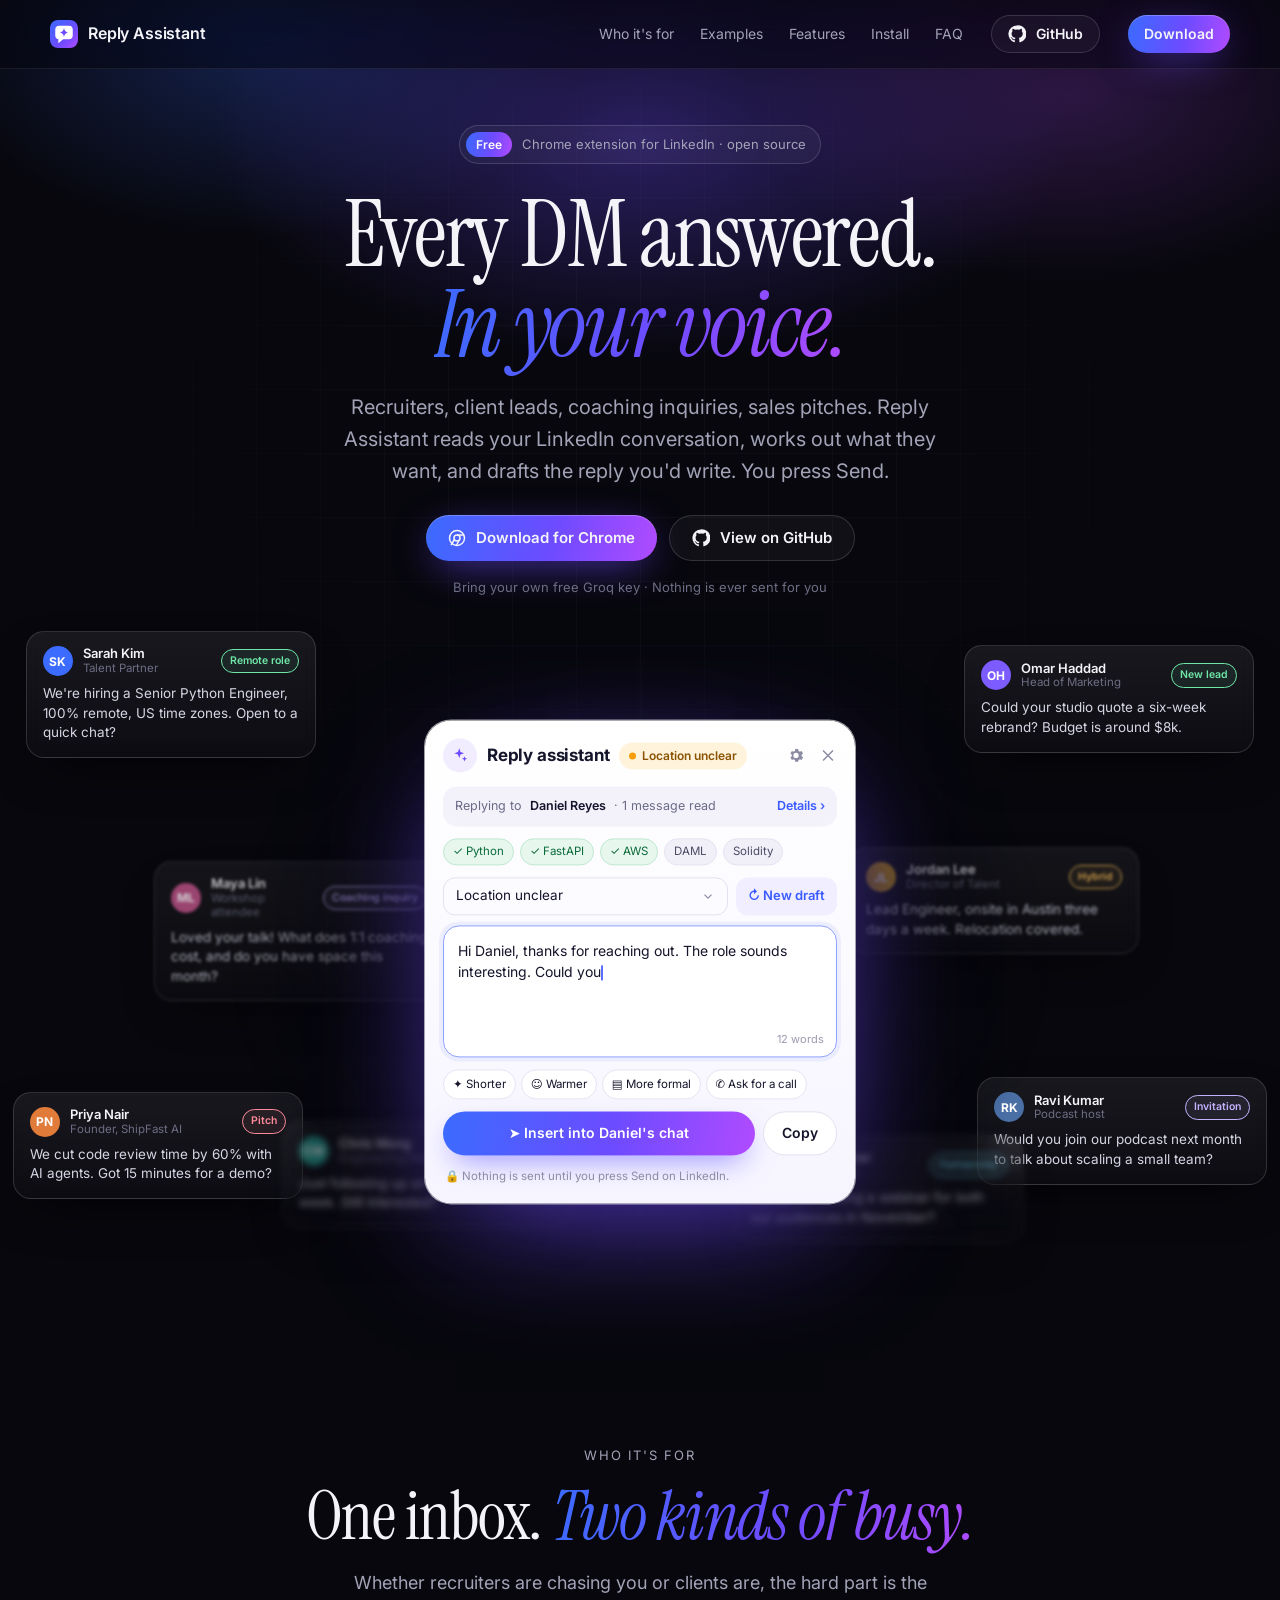
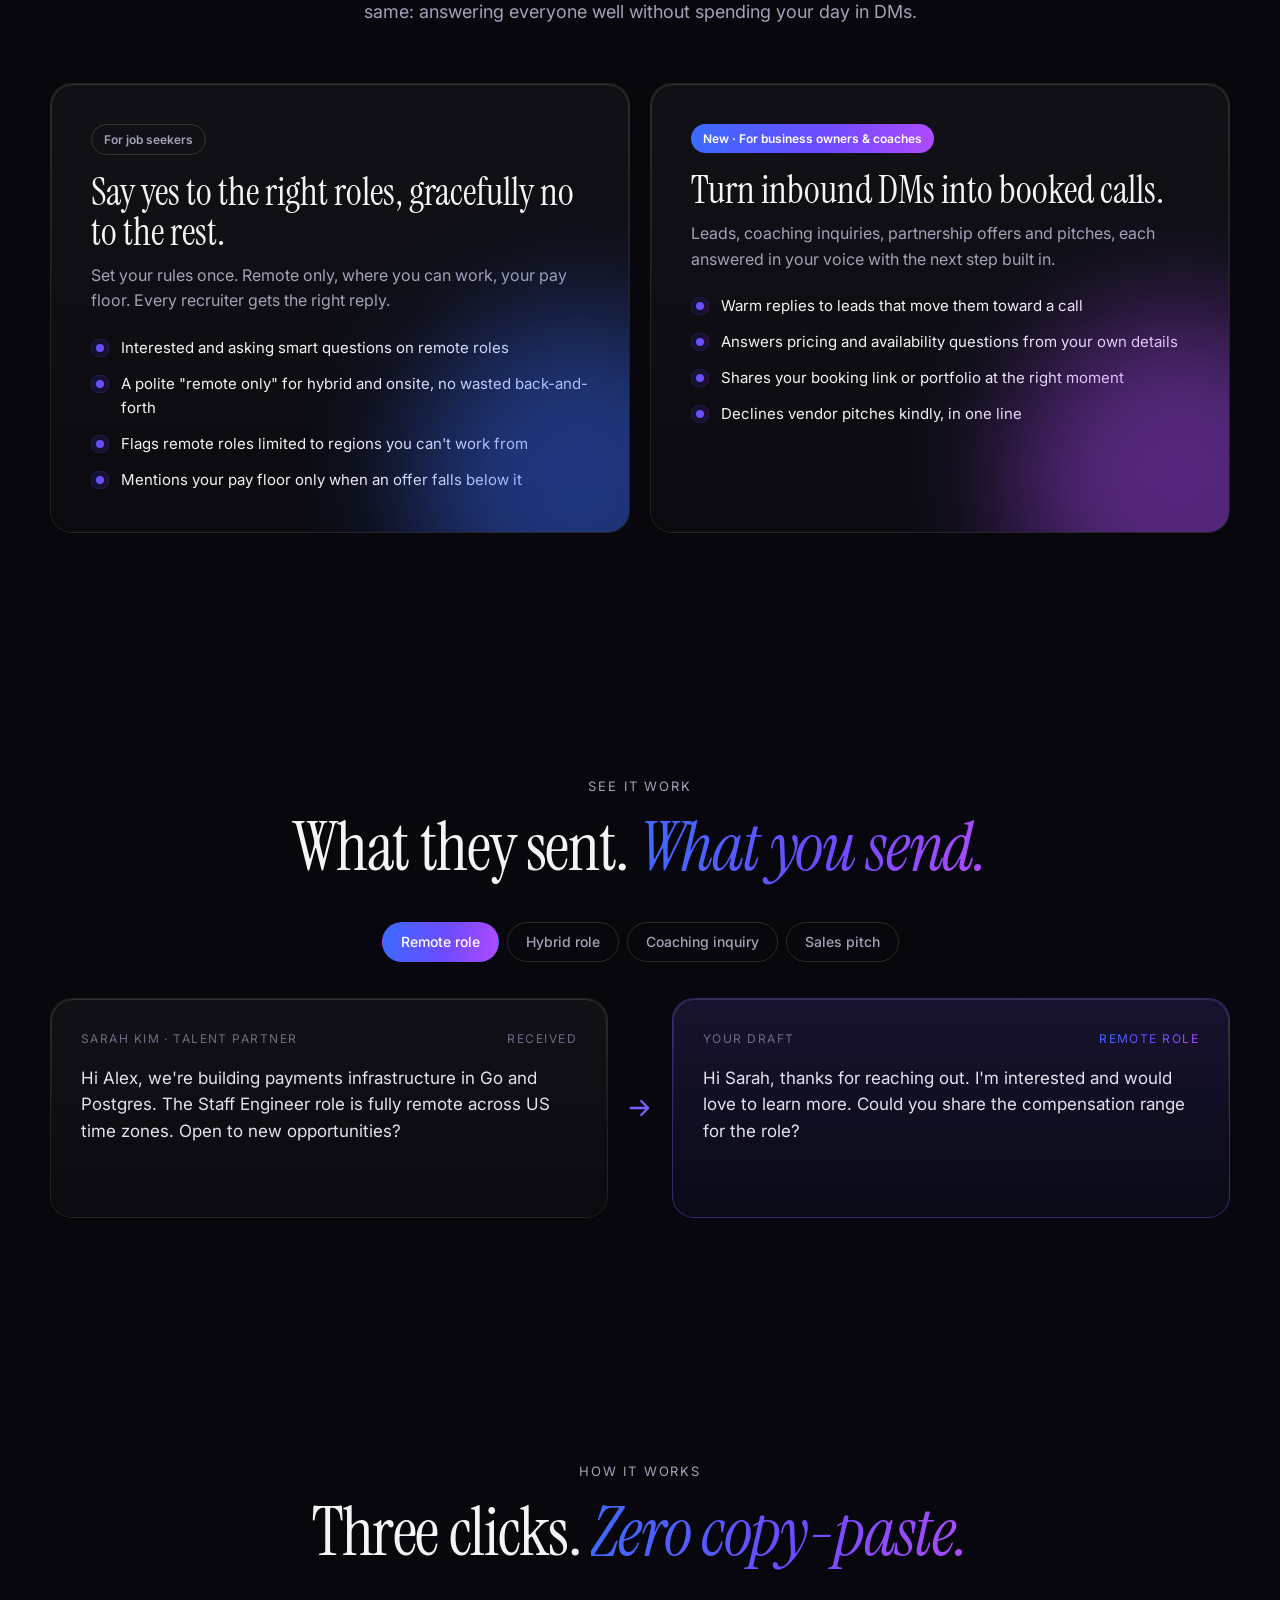
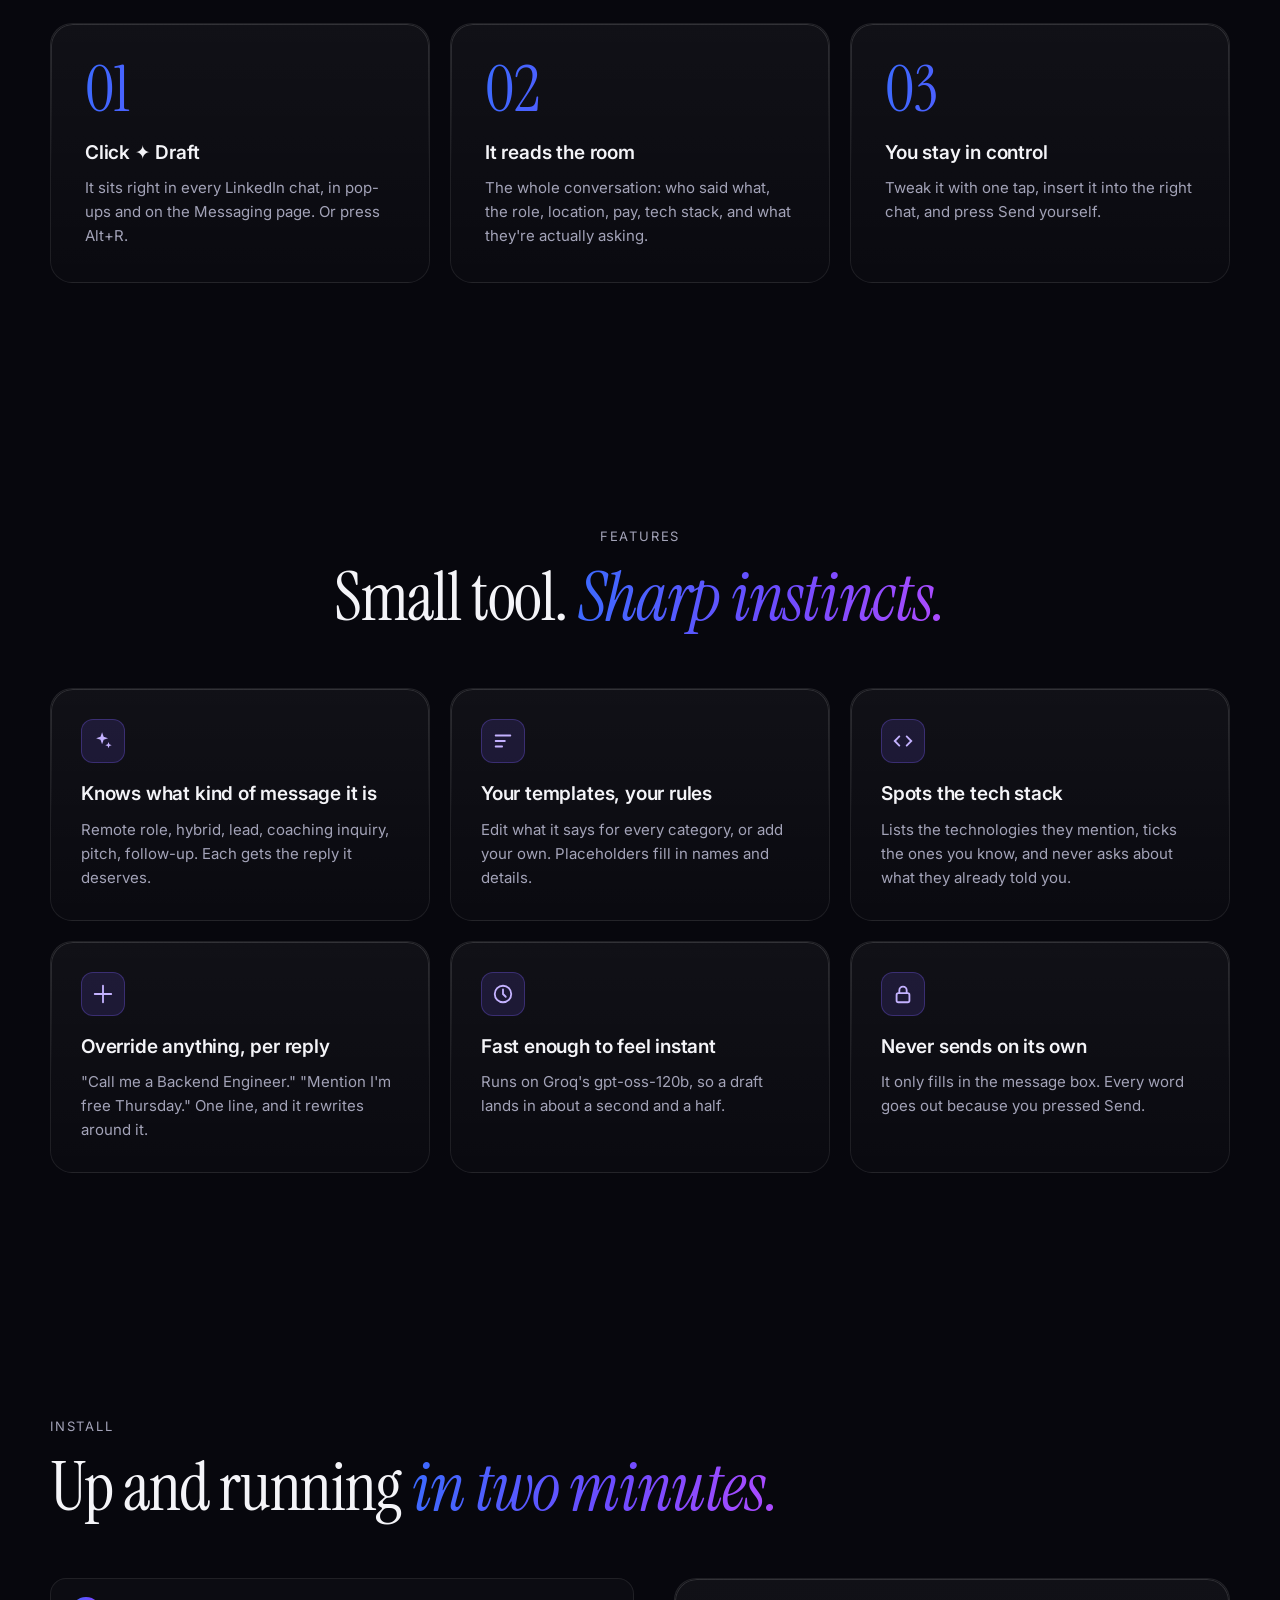
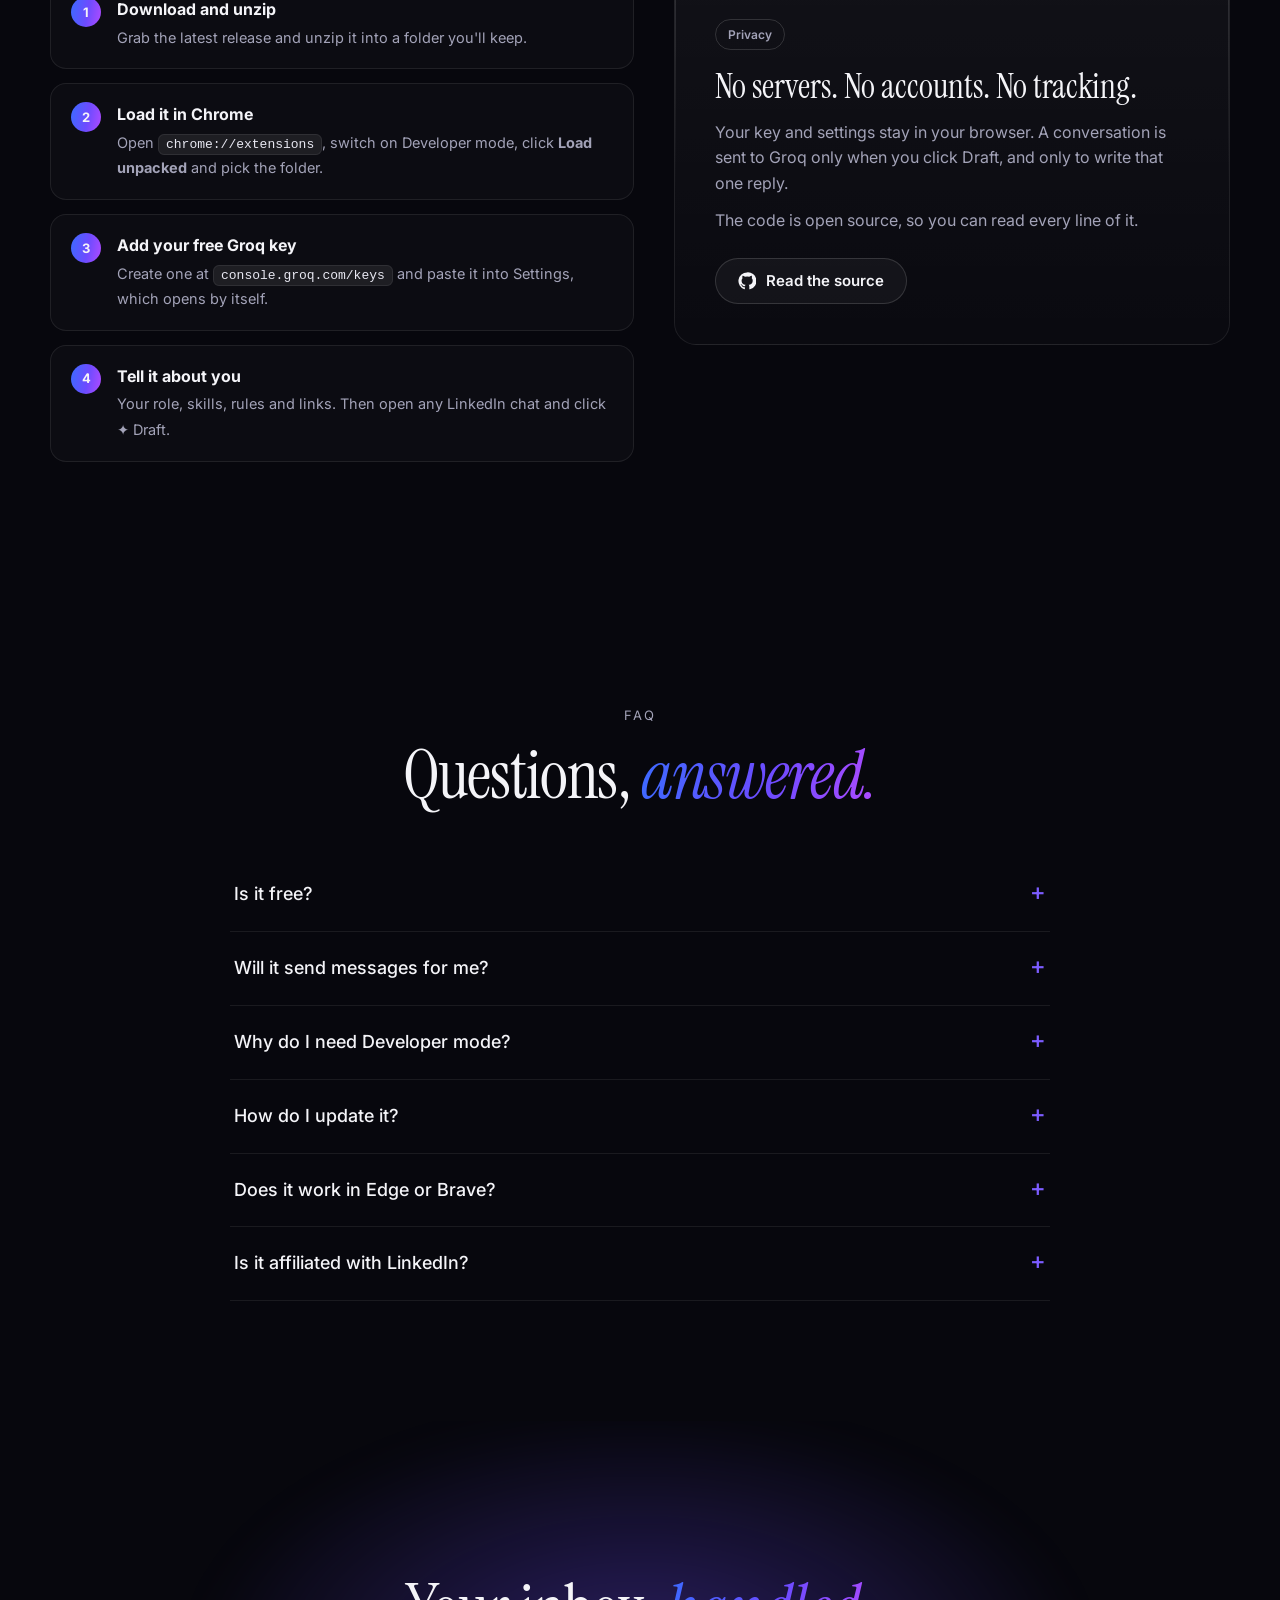
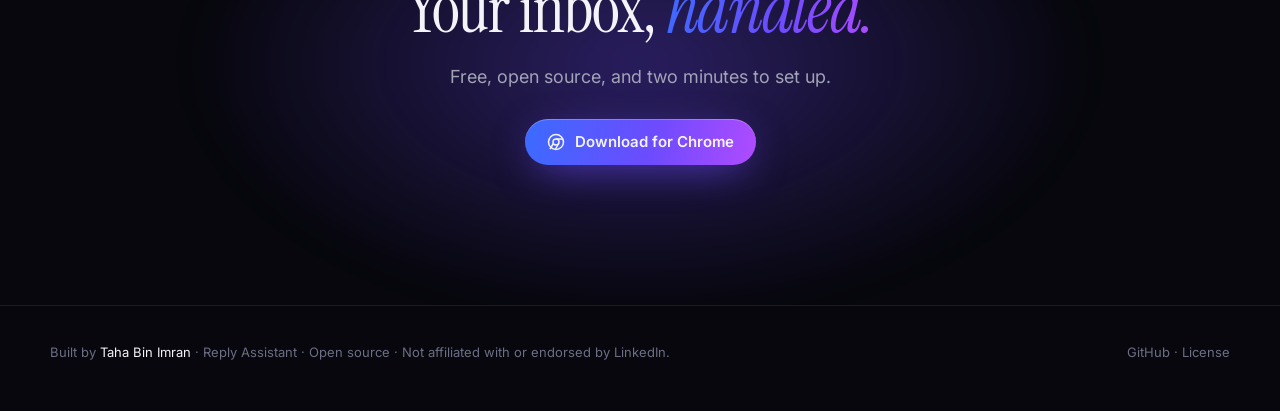
==== commit a6ce654c: "Credit" ====
--- a/docs/index.html
+++ b/docs/index.html
@@ -491,7 +491,7 @@
 
 <footer>
   <div class="wrap">
-    <span>Reply Assistant · Open source · Not affiliated with or endorsed by LinkedIn.</span>
+    <span>Built by <a href="https://github.com/taha-bin-imran-eng" style="color:var(--fg)">Taha Bin Imran</a> · Reply Assistant · Open source · Not affiliated with or endorsed by LinkedIn.</span>
     <span><a data-repo href="#">GitHub</a> · <a data-repo-path="/blob/main/LICENSE" href="#">License</a></span>
   </div>
 </footer>
